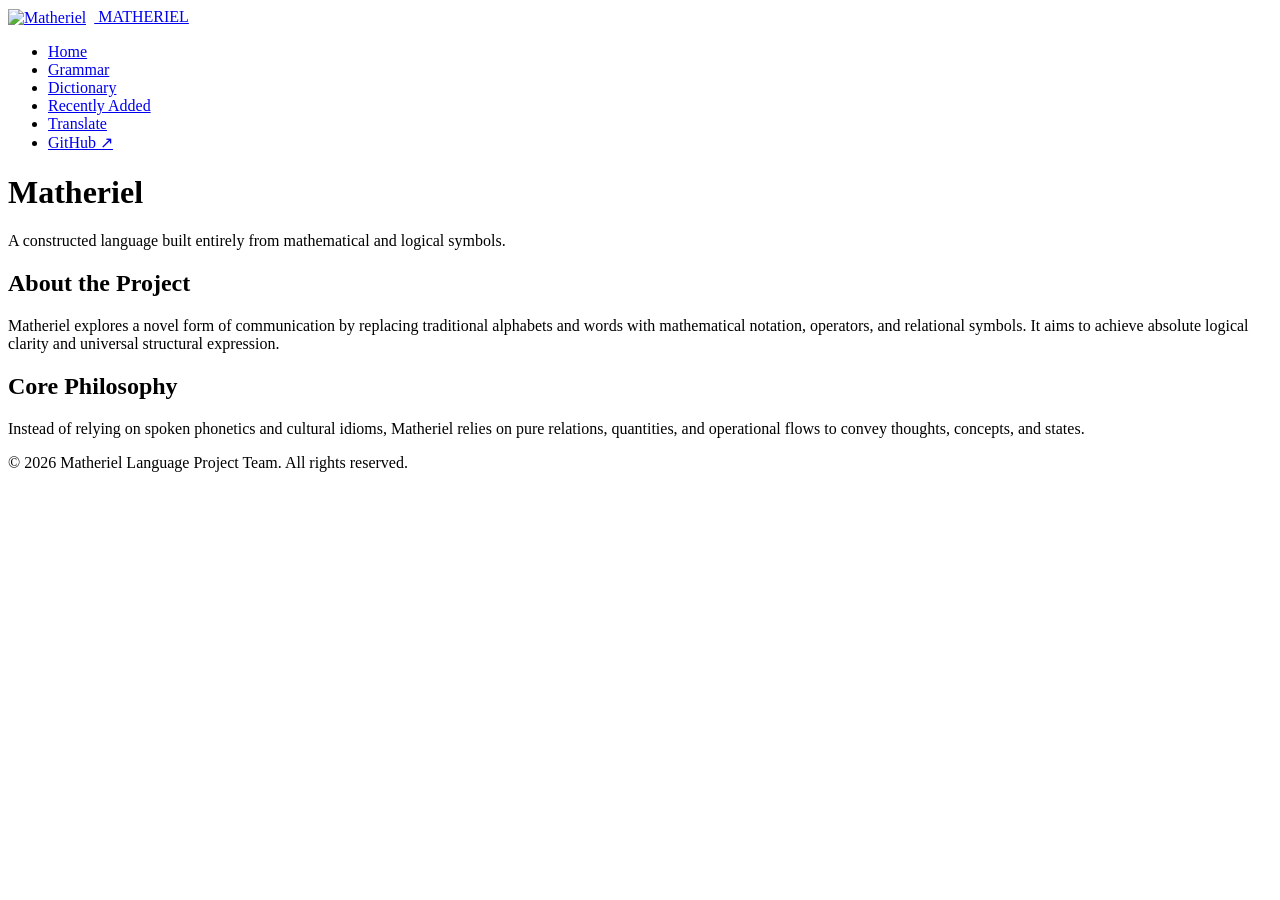
==== index.html @ 9e523691 "Add Grammar link to navigation menu" ====
<!DOCTYPE html>
<html lang="en">
<head>
    <meta charset="UTF-8">
    <meta name="viewport" content="width=device-width, initial-scale=1.0">
    <title>Matheriel - Home</title>
    <link rel="icon" type="image/png" href="./images/favicon.png">
    <link rel="stylesheet" href="style.css">

    <!-- Lenis 스크립트 CDN 추가 -->
    <script src="https://cdn.jsdelivr.net/npm/@studio-freight/lenis@1.0.42/dist/lenis.min.js"></script>
    <script defer src="/_vercel/insights/script.js"></script>
</head>
<body>
    <header>
        <a href="index.html" class="logo">
            <img src="./images/favicon.png" alt="Matheriel" style="height: 32px; vertical-align: middle; margin-right: 8px;">
            MATHERIEL
        </a>
        <nav>
            <ul>
                <li><a href="index.html" class="active">Home</a></li>
                <li><a href="grammar.html" class="active">Grammar</a></li>
                <li><a href="dict.html">Dictionary</a></li>
                <li><a href="recentlyadded.html">Recently Added</a></li>
                <li><a href="translate.html">Translate</a></li>

                <li><a href="https://github.com/4330cfHelioChrome/matheriel" target="_blank" rel="noopener noreferrer">GitHub ↗</a></li>
            </ul>
        </nav>
    </header>
    
    <main>
        <h1>Matheriel</h1>
        <p class="subtitle">A constructed language built entirely from mathematical and logical symbols.</p>

        <div class="card">
            <h2>About the Project</h2>
            <p>Matheriel explores a novel form of communication by replacing traditional alphabets and words with mathematical notation, operators, and relational symbols. It aims to achieve absolute logical clarity and universal structural expression.</p>
        </div>

        <div class="card">
            <h2>Core Philosophy</h2>
            <p>Instead of relying on spoken phonetics and cultural idioms, Matheriel relies on pure relations, quantities, and operational flows to convey thoughts, concepts, and states.</p>
        </div>

    </main>

    <footer>
        <p>&copy; 2026 Matheriel Language Project Team. All rights reserved.</p>
    </footer>

    <script src="script.js"></script>
</body>
</html>
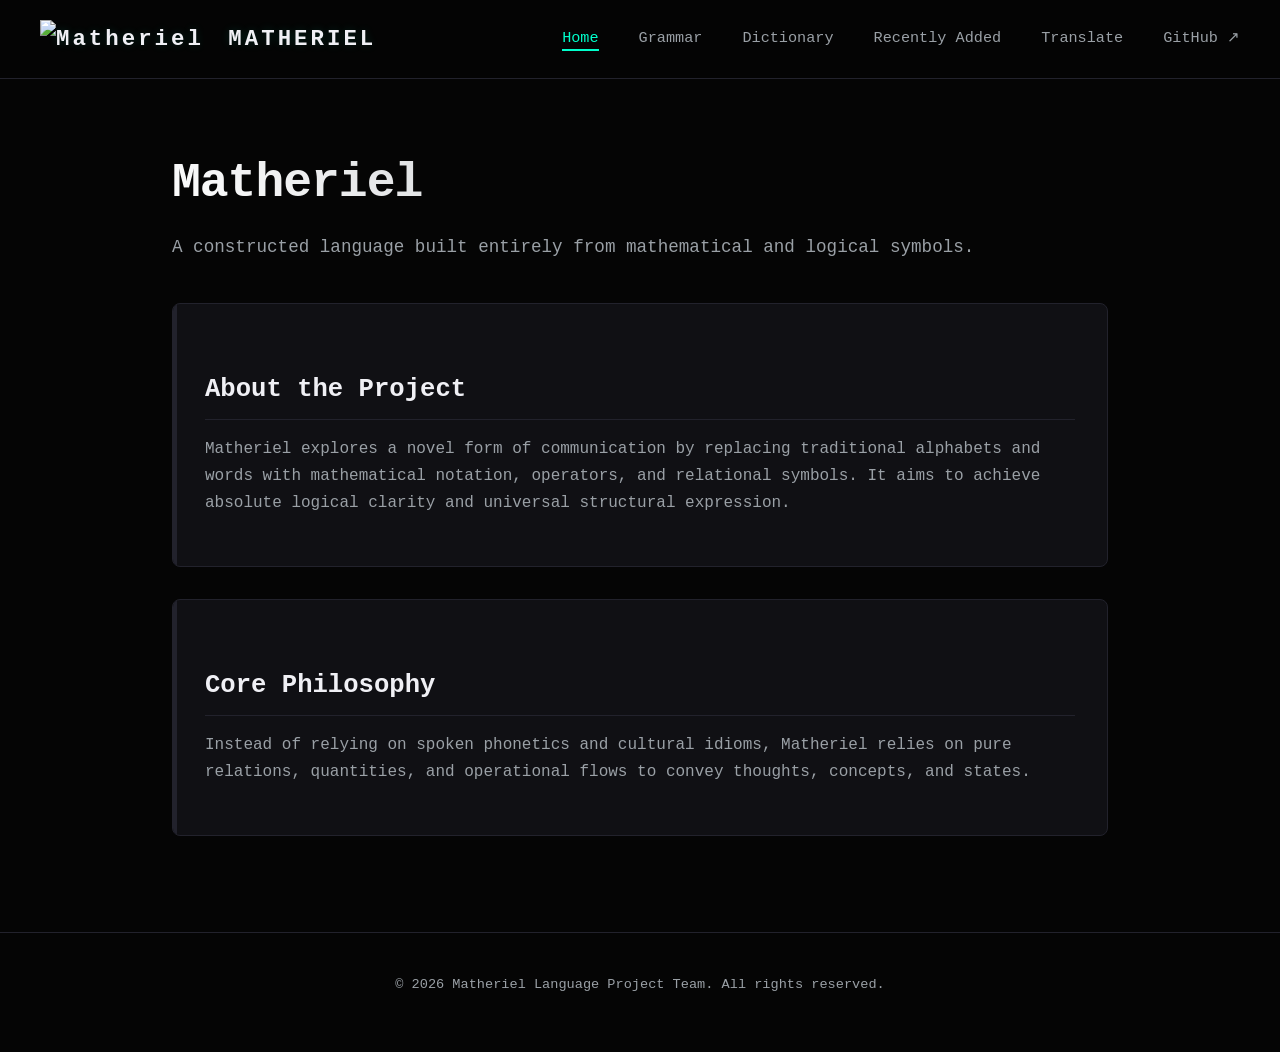
==== commit 13128a69: "Add Material Symbols font stylesheet link" ====
--- a/index.html
+++ b/index.html
@@ -6,6 +6,7 @@
     <title>Matheriel - Home</title>
     <link rel="icon" type="image/png" href="./images/favicon.png">
     <link rel="stylesheet" href="style.css">
+    <link rel="stylesheet" href="https://fonts.googleapis.com/css2?family=Material+Symbols+Outlined:opsz,wght,FILL,GRAD@20..48,100..700,0..1,-50..200" />
 
     <!-- Lenis 스크립트 CDN 추가 -->
     <script src="https://cdn.jsdelivr.net/npm/@studio-freight/lenis@1.0.42/dist/lenis.min.js"></script>
@@ -20,7 +21,7 @@
         <nav>
             <ul>
                 <li><a href="index.html" class="active">Home</a></li>
-                <li><a href="grammar.html" class="active">Grammar</a></li>
+                <li><a href="grammar.html">Grammar</a></li>
                 <li><a href="dict.html">Dictionary</a></li>
                 <li><a href="recentlyadded.html">Recently Added</a></li>
                 <li><a href="translate.html">Translate</a></li>
--- a/style.css
+++ b/style.css
@@ -0,0 +1,732 @@
+:root {
+    --bg-color: #050505;
+    --card-bg: #101014;
+    --text-color: #f0f0f5;
+    --text-muted: #9aa0a6;
+    --accent-color: #00ffcc;
+    --accent-glow: rgba(0, 255, 204, 0.15);
+    --border-color: #22222c;
+    --transition-speed: 0.3s;
+}
+
+* {
+    box-sizing: border-box;
+    margin: 0;
+    padding: 0;
+}
+
+body {
+    font-family: 'Courier New', Courier, monospace, 'Segoe UI', Tahoma, sans-serif;
+    background-color: var(--bg-color);
+    color: var(--text-color);
+    line-height: 1.7;
+    display: flex;
+    flex-direction: column;
+    min-height: 100vh;
+    overflow-x: hidden;
+}
+
+/* Header & Navigation */
+header {
+    background-color: rgba(5, 5, 5, 0.85);
+    backdrop-filter: blur(10px);
+    border-bottom: 1px solid var(--border-color);
+    padding: 1.25rem 2.5rem;
+    display: flex;
+    justify-content: space-between;
+    align-items: center;
+    position: sticky;
+    top: 0;
+    z-index: 1000;
+}
+
+.logo {
+    font-weight: bold;
+    font-size: 1.4rem;
+    color: var(--text-color);
+    text-decoration: none;
+    letter-spacing: 3px;
+    text-shadow: 0 0 10px var(--accent-glow);
+    transition: color var(--transition-speed);
+}
+
+.logo:hover {
+    color: var(--accent-color);
+}
+
+nav ul {
+    display: flex;
+    list-style: none;
+    gap: 2.5rem;
+}
+
+nav a {
+    color: var(--text-muted);
+    text-decoration: none;
+    transition: all var(--transition-speed);
+    font-size: 0.95rem;
+    position: relative;
+    padding-bottom: 4px;
+}
+
+nav a::after {
+    content: '';
+    position: absolute;
+    bottom: 0;
+    left: 0;
+    width: 0;
+    height: 2px;
+    background-color: var(--accent-color);
+    transition: width var(--transition-speed);
+}
+
+nav a:hover, nav a.active {
+    color: var(--accent-color);
+}
+
+nav a:hover::after, nav a.active::after {
+    width: 100%;
+}
+
+/* Main Layout */
+main {
+    flex: 1;
+    max-width: 1000px;
+    margin: 4rem auto;
+    padding: 0 2rem;
+    width: 100%;
+    animation: fadeIn 0.8s ease-out;
+}
+
+@keyframes fadeIn {
+    from { opacity: 0; transform: translateY(15px); }
+    to { opacity: 1; transform: translateY(0); }
+}
+
+h1 {
+    font-size: 3rem;
+    margin-bottom: 0.5rem;
+    color: var(--text-color);
+    letter-spacing: -1px;
+    background: linear-gradient(45deg, #ffffff, var(--text-muted));
+    -webkit-background-clip: text;
+    -webkit-text-fill-color: transparent;
+}
+
+.subtitle {
+    font-size: 1.1rem;
+    color: var(--text-muted);
+    margin-bottom: 2.5rem;
+}
+
+h2 {
+    font-size: 1.6rem;
+    margin-top: 2rem;
+    margin-bottom: 1rem;
+    border-bottom: 1px solid var(--border-color);
+    padding-bottom: 0.5rem;
+    color: var(--text-color);
+}
+
+p {
+    margin-bottom: 1rem;
+    color: var(--text-muted);
+}
+
+/* Cards with Glow & Hover Effects */
+.card {
+    background-color: var(--card-bg);
+    border: 1px solid var(--border-color);
+    border-radius: 8px;
+    padding: 2rem;
+    margin-bottom: 2rem;
+    transition: transform var(--transition-speed), border-color var(--transition-speed), box-shadow var(--transition-speed);
+    position: relative;
+    overflow: hidden;
+}
+
+.card::before {
+    content: '';
+    position: absolute;
+    top: 0;
+    left: 0;
+    width: 4px;
+    height: 100%;
+    background-color: var(--border-color);
+    transition: background-color var(--transition-speed);
+}
+
+.card:hover {
+    transform: translateY(-4px);
+    border-color: var(--accent-color);
+    box-shadow: 0 10px 30px var(--accent-glow);
+}
+
+.card:hover::before {
+    background-color: var(--accent-color);
+}
+
+/* Tables */
+table {
+    width: 100%;
+    border-collapse: collapse;
+    margin-top: 1.5rem;
+    background-color: var(--card-bg);
+    border-radius: 8px;
+    overflow: hidden;
+    border: 1px solid var(--border-color);
+}
+
+th, td {
+    padding: 1rem 1.25rem;
+    text-align: left;
+    border-bottom: 1px solid var(--border-color);
+}
+
+th {
+    background-color: #16161f;
+    color: var(--text-color);
+    font-weight: 600;
+}
+
+td {
+    color: var(--text-muted);
+}
+
+tr:hover td {
+    color: var(--text-color);
+    background-color: rgba(255, 255, 255, 0.02);
+}
+
+/* Footer */
+footer {
+    text-align: center;
+    padding: 2.5rem;
+    background-color: var(--bg-color);
+    border-top: 1px solid var(--border-color);
+    color: var(--text-muted);
+    font-size: 0.85rem;
+}
+
+/* Search & Filter Controls */
+.search-container {
+    display: flex;
+    gap: 1rem;
+    margin-bottom: 2rem;
+    flex-wrap: wrap;
+}
+
+.search-container input, 
+.search-container select {
+    background: var(--card-bg);
+    border: 1px solid var(--border-color);
+    border-radius: 6px;
+    padding: 0.75rem 1rem;
+    color: var(--text-color);
+    font-family: inherit;
+    font-size: 0.95rem;
+    outline: none;
+    transition: border-color 0.3s, box-shadow 0.3s;
+}
+
+.search-container input {
+    flex: 1;
+    min-width: 250px;
+}
+
+.search-container input:focus, 
+.search-container select:focus {
+    border-color: var(--accent-color);
+    box-shadow: 0 0 10px var(--accent-glow);
+}
+
+.category-badge {
+    display: inline-block;
+    padding: 0.25rem 0.5rem;
+    background: rgba(255, 255, 255, 0.05);
+    border: 1px solid var(--border-color);
+    border-radius: 4px;
+    font-size: 0.85rem;
+    color: var(--accent-color);
+}
+
+.loading-row td {
+    text-align: center;
+    color: var(--text-muted);
+    padding: 2.5rem;
+}
+
+/* 🖱️ 모던 스크롤바 디자인 */
+::-webkit-scrollbar {
+    width: 6px;
+}
+
+::-webkit-scrollbar-track {
+    background: #0a0a0a;
+}
+
+::-webkit-scrollbar-thumb {
+    background: #2a2a2a;
+    border-radius: 3px;
+}
+
+::-webkit-scrollbar-thumb:hover {
+    background: #444444;
+}
+
+:root {
+    --bg-color: #050505;
+    --card-bg: #101014;
+    --text-color: #f0f0f5;
+    --text-muted: #9aa0a6;
+    --accent-color: #00ffcc;
+    --accent-glow: rgba(0, 255, 204, 0.15);
+    --border-color: #22222c;
+    --transition-speed: 0.3s;
+}
+
+* {
+    box-sizing: border-box;
+    margin: 0;
+    padding: 0;
+}
+
+body {
+    font-family: 'Courier New', Courier, monospace, 'Segoe UI', Tahoma, sans-serif;
+    background-color: var(--bg-color);
+    color: var(--text-color);
+    line-height: 1.7;
+    display: flex;
+    flex-direction: column;
+    min-height: 100vh;
+    overflow-x: hidden;
+}
+
+/* Header & Navigation */
+header {
+    background-color: rgba(5, 5, 5, 0.85);
+    backdrop-filter: blur(10px);
+    border-bottom: 1px solid var(--border-color);
+    padding: 1.25rem 2.5rem;
+    display: flex;
+    justify-content: space-between;
+    align-items: center;
+    position: sticky;
+    top: 0;
+    z-index: 1000;
+}
+
+.logo {
+    font-weight: bold;
+    font-size: 1.4rem;
+    color: var(--text-color);
+    text-decoration: none;
+    letter-spacing: 3px;
+    text-shadow: 0 0 10px var(--accent-glow);
+    transition: color var(--transition-speed);
+}
+
+.logo:hover {
+    color: var(--accent-color);
+}
+
+nav ul {
+    display: flex;
+    list-style: none;
+    gap: 2.5rem;
+}
+
+nav a {
+    color: var(--text-muted);
+    text-decoration: none;
+    transition: all var(--transition-speed);
+    font-size: 0.95rem;
+    position: relative;
+    padding-bottom: 4px;
+}
+
+nav a::after {
+    content: '';
+    position: absolute;
+    bottom: 0;
+    left: 0;
+    width: 0;
+    height: 2px;
+    background-color: var(--accent-color);
+    transition: width var(--transition-speed);
+}
+
+nav a:hover, nav a.active {
+    color: var(--accent-color);
+}
+
+nav a:hover::after, nav a.active::after {
+    width: 100%;
+}
+
+/* Main Layout */
+main {
+    flex: 1;
+    max-width: 1000px;
+    margin: 4rem auto;
+    padding: 0 2rem;
+    width: 100%;
+    animation: fadeIn 0.8s ease-out;
+}
+
+@keyframes fadeIn {
+    from { opacity: 0; transform: translateY(15px); }
+    to { opacity: 1; transform: translateY(0); }
+}
+
+h1 {
+    font-size: 3rem;
+    margin-bottom: 0.5rem;
+    color: var(--text-color);
+    letter-spacing: -1px;
+    background: linear-gradient(45deg, #ffffff, var(--text-muted));
+    -webkit-background-clip: text;
+    -webkit-text-fill-color: transparent;
+}
+
+.subtitle {
+    font-size: 1.1rem;
+    color: var(--text-muted);
+    margin-bottom: 2.5rem;
+}
+
+h2 {
+    font-size: 1.6rem;
+    margin-top: 2rem;
+    margin-bottom: 1rem;
+    border-bottom: 1px solid var(--border-color);
+    padding-bottom: 0.5rem;
+    color: var(--text-color);
+}
+
+p {
+    margin-bottom: 1rem;
+    color: var(--text-muted);
+}
+
+/* Cards with Glow & Hover Effects */
+.card {
+    background-color: var(--card-bg);
+    border: 1px solid var(--border-color);
+    border-radius: 8px;
+    padding: 2rem;
+    margin-bottom: 2rem;
+    transition: transform var(--transition-speed), border-color var(--transition-speed), box-shadow var(--transition-speed);
+    position: relative;
+    overflow: hidden;
+}
+
+.card::before {
+    content: '';
+    position: absolute;
+    top: 0;
+    left: 0;
+    width: 4px;
+    height: 100%;
+    background-color: var(--border-color);
+    transition: background-color var(--transition-speed);
+}
+
+.card:hover {
+    transform: translateY(-4px);
+    border-color: var(--accent-color);
+    box-shadow: 0 10px 30px var(--accent-glow);
+}
+
+.card:hover::before {
+    background-color: var(--accent-color);
+}
+
+/* Tables */
+table {
+    width: 100%;
+    border-collapse: collapse;
+    margin-top: 1.5rem;
+    background-color: var(--card-bg);
+    border-radius: 8px;
+    overflow: hidden;
+    border: 1px solid var(--border-color);
+}
+
+th, td {
+    padding: 1rem 1.25rem;
+    text-align: left;
+    border-bottom: 1px solid var(--border-color);
+}
+
+th {
+    background-color: #16161f;
+    color: var(--text-color);
+    font-weight: 600;
+}
+
+td {
+    color: var(--text-muted);
+}
+
+tr:hover td {
+    color: var(--text-color);
+    background-color: rgba(255, 255, 255, 0.02);
+}
+
+/* Footer */
+footer {
+    text-align: center;
+    padding: 2.5rem;
+    background-color: var(--bg-color);
+    border-top: 1px solid var(--border-color);
+    color: var(--text-muted);
+    font-size: 0.85rem;
+}
+
+/* Search & Filter Controls */
+.search-container {
+    display: flex;
+    gap: 1rem;
+    margin-bottom: 2rem;
+    flex-wrap: wrap;
+}
+
+.search-container input, 
+.search-container select {
+    background: var(--card-bg);
+    border: 1px solid var(--border-color);
+    border-radius: 6px;
+    padding: 0.75rem 1rem;
+    color: var(--text-color);
+    font-family: inherit;
+    font-size: 0.95rem;
+    outline: none;
+    transition: border-color 0.3s, box-shadow 0.3s;
+}
+
+.search-container input {
+    flex: 1;
+    min-width: 250px;
+}
+
+.search-container input:focus, 
+.search-container select:focus {
+    border-color: var(--accent-color);
+    box-shadow: 0 0 10px var(--accent-glow);
+}
+
+.category-badge {
+    display: inline-block;
+    padding: 0.25rem 0.5rem;
+    background: rgba(255, 255, 255, 0.05);
+    border: 1px solid var(--border-color);
+    border-radius: 4px;
+    font-size: 0.85rem;
+    color: var(--accent-color);
+}
+
+.loading-row td {
+    text-align: center;
+    color: var(--text-muted);
+    padding: 2.5rem;
+}
+
+/* 🖱️ 모던 스크롤바 디자인 */
+::-webkit-scrollbar {
+    width: 6px;
+}
+
+::-webkit-scrollbar-track {
+    background: #0a0a0a;
+}
+
+::-webkit-scrollbar-thumb {
+    background: #2a2a2a;
+    border-radius: 3px;
+}
+
+::-webkit-scrollbar-thumb:hover {
+    background: #444444;
+}
+
+/* "Load More" 버튼 공통 스타일 (recentlyadded.js & dict.js) */
+.load-more-btn,
+#loadMoreBtn,
+#dictLoadMoreBtn {
+    display: block;
+    width: 100%;
+    max-width: 300px;
+    margin: 2.5rem auto;
+    background-color: var(--card-bg);
+    color: var(--text-color);
+    border: 1px solid var(--border-color);
+    border-radius: 6px;
+    padding: 0.85rem 1.5rem;
+    font-family: inherit;
+    font-size: 0.95rem;
+    font-weight: 500;
+    cursor: pointer;
+    text-align: center;
+    transition: all var(--transition-speed) ease;
+    outline: none;
+}
+
+/* 호버 시 네온 시안 테마 적용 */
+.load-more-btn:hover,
+#loadMoreBtn:hover,
+#dictLoadMoreBtn:hover {
+    color: var(--accent-color);
+    border-color: var(--accent-color);
+    box-shadow: 0 0 15px var(--accent-glow);
+    transform: translateY(-2px);
+}
+
+.load-more-btn:active,
+#loadMoreBtn:active,
+#dictLoadMoreBtn:active {
+    transform: translateY(0);
+}
+
+html.lenis, html.lenis body {
+  height: auto;
+}
+
+.lenis.lenis-smooth {
+  scroll-behavior: auto !important;
+}
+
+.lenis.lenis-stopped {
+  overflow: hidden;
+}
+
+.lenis.lenis-scrolling iframe {
+  pointer-events: none;
+}
+
+/* 카드 링크 래퍼 스타일 */
+.card-link {
+    text-decoration: none;
+    color: inherit;
+    display: block;
+    margin-bottom: 2rem;
+}
+
+
+/* 카드 호버 시 링크 영역 설정 변경 */
+.card-link:hover .card {
+    transform: translateY(-4px);
+    border-color: var(--accent-color);
+    box-shadow: 0 10px 30px var(--accent-glow);
+}
+
+.card-link:hover .card::before {
+    background-color: var(--accent-color);
+}
+
+/* 카드 화살표 스타일 */
+.card .arrow {
+    font-size: 1.8rem;
+    font-weight: bold;
+    color: var(--text-muted);
+    transition: transform var(--transition-speed), color var(--transition-speed);
+    padding-left: 1rem;
+}
+
+/* 카드 호버 시 화살표 인터랙션 */
+.card-link:hover .card .arrow {
+    color: var(--accent-color);
+    transform: translateX(6px);
+}
+
+/* 하위 페이지 상단 뒤로가기 화살표 스타일 */
+.back-arrow-btn {
+    font-size: 1.5rem;
+    font-weight: bold;
+    color: var(--text-muted);
+    text-decoration: none;
+    transition: color var(--transition-speed), transform var(--transition-speed);
+    display: inline-flex;
+    align-items: center;
+    justify-content: center;
+    padding: 0.2rem 0.5rem;
+}
+
+.back-arrow-btn:hover {
+    color: var(--accent-color);
+    transform: translateX(-4px);
+}
+
+/* 마우스 호버 이펙트가 없는 정적 카드 스타일 */
+.card.card-static {
+    transform: none !important;
+    border-color: var(--border-color) !important;
+    box-shadow: none !important;
+    cursor: default;
+}
+
+.card.card-static::before {
+    background-color: var(--border-color) !important;
+}
+
+/* 만약 링크 내부에 쓰이거나 부모에 의해 호버가 강제될 때를 대비한 방어 코드 */
+.card-link:hover .card.card-static {
+    transform: none !important;
+    border-color: var(--border-color) !important;
+    box-shadow: none !important;
+}
+
+.card-link:hover .card.card-static::before {
+    background-color: var(--border-color) !important;
+}
+
+/* 라이트 모드 컬러 변수 정의 */
+[data-theme="light"] {
+    --bg-color: #f5f5f7;
+    --card-bg: #ffffff;
+    --text-color: #1a1a1f;
+    --text-muted: #5f6368;
+    --accent-color: #00b388; /* 라이트모드 가독성을 고려한 조금 더 진한 포인트 컬러 */
+    --accent-glow: rgba(0, 179, 136, 0.15);
+    --border-color: #e0e0e5;
+}
+
+[data-theme="light"] header {
+    background-color: rgba(245, 245, 247, 0.85);
+}
+
+[data-theme="light"] th {
+    background-color: #eaeaf0;
+}
+
+[data-theme="light"] tr:hover td {
+    background-color: rgba(0, 0, 0, 0.02);
+}
+
+/* 테마 전환 버튼 스타일 */
+.theme-toggle-btn {
+    background: var(--card-bg);
+    border: 1px solid var(--border-color);
+    color: var(--text-color);
+    border-radius: 6px;
+    padding: 0.4rem 0.7rem;
+    cursor: pointer;
+    font-size: 1.1rem;
+    transition: all var(--transition-speed);
+    display: flex;
+    align-items: center;
+    justify-content: center;
+}
+
+.theme-toggle-btn:hover {
+    border-color: var(--accent-color);
+    color: var(--accent-color);
+    box-shadow: 0 0 10px var(--accent-glow);
+}
+
+.material-symbols-outlined {
+    font-variation-settings: 'FILL' 1, 'wght' 400, 'GRAD' 0, 'opsz' 24;
+    font-size: 1.2rem;
+    vertical-align: middle;
+    display: inline-block;
+}
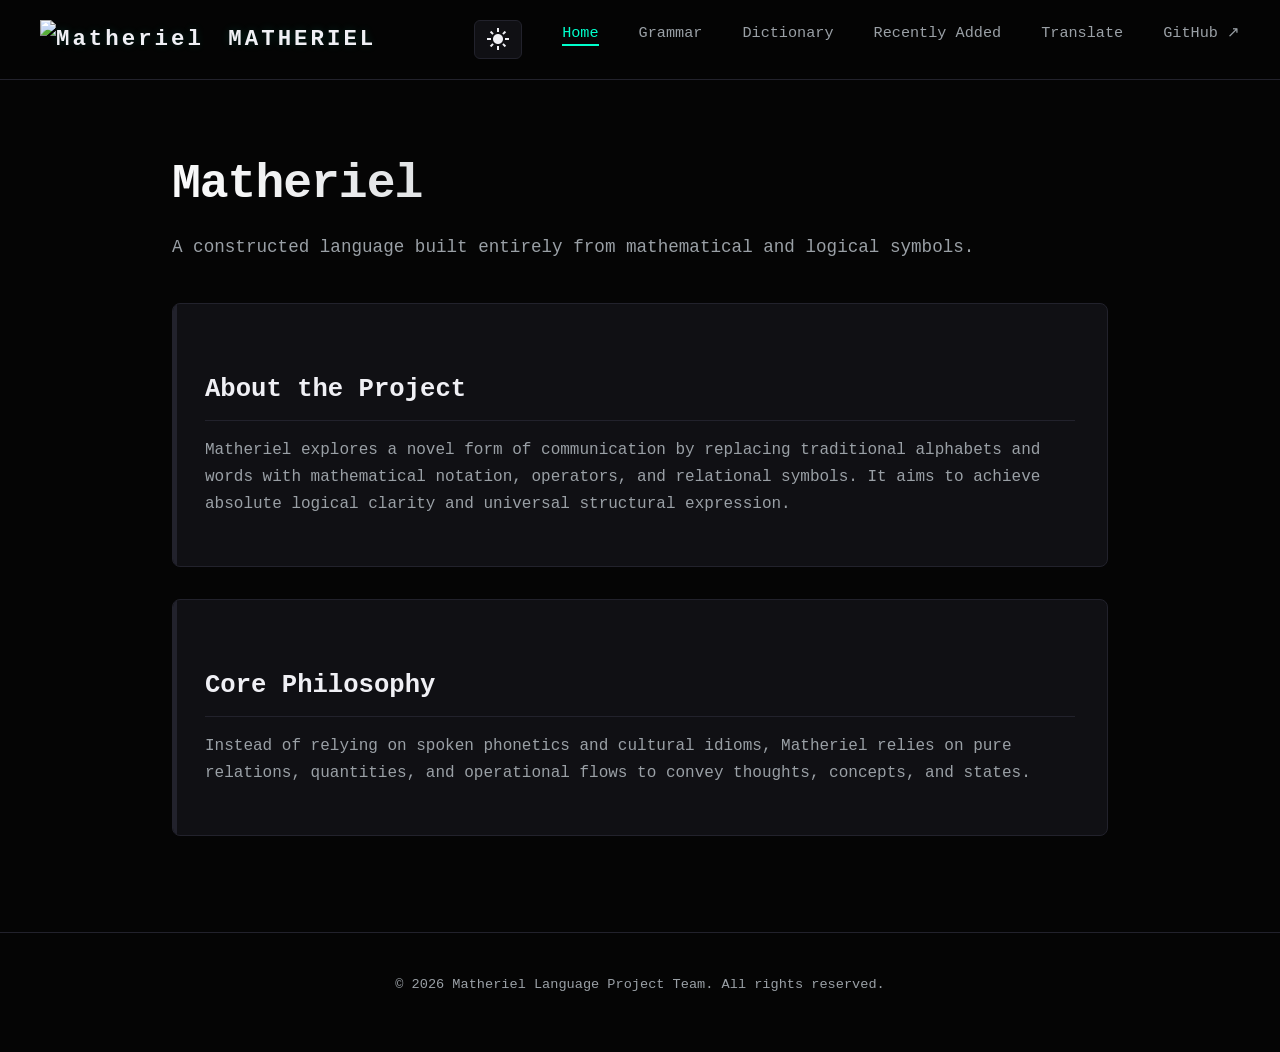
==== commit e6d5f65e: "Add theme toggle button to navigation menu" ====
--- a/index.html
+++ b/index.html
@@ -20,6 +20,7 @@
         </a>
         <nav>
             <ul>
+                <li><button id="themeToggle" class="theme-toggle-btn" aria-label="Toggle Theme"><span class="material-symbols-outlined">light_mode</span></button></li>
                 <li><a href="index.html" class="active">Home</a></li>
                 <li><a href="grammar.html">Grammar</a></li>
                 <li><a href="dict.html">Dictionary</a></li>
